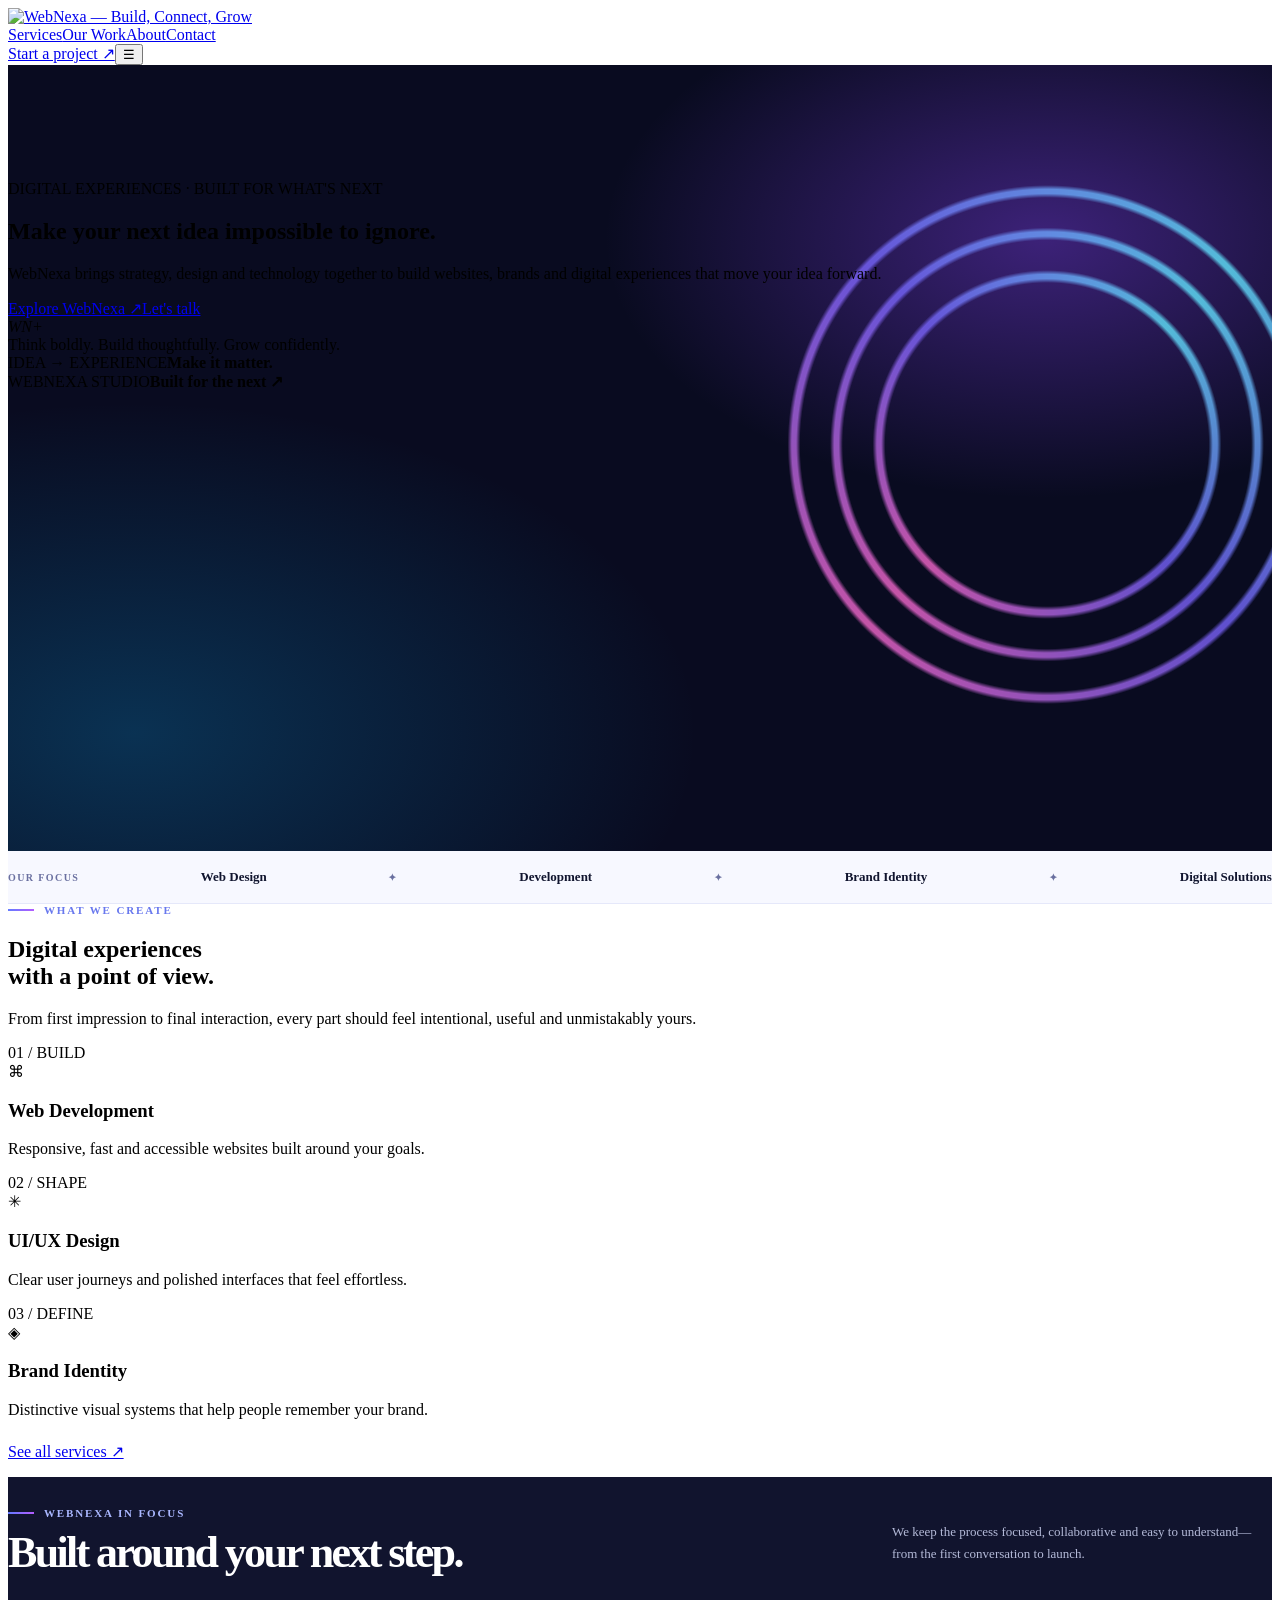
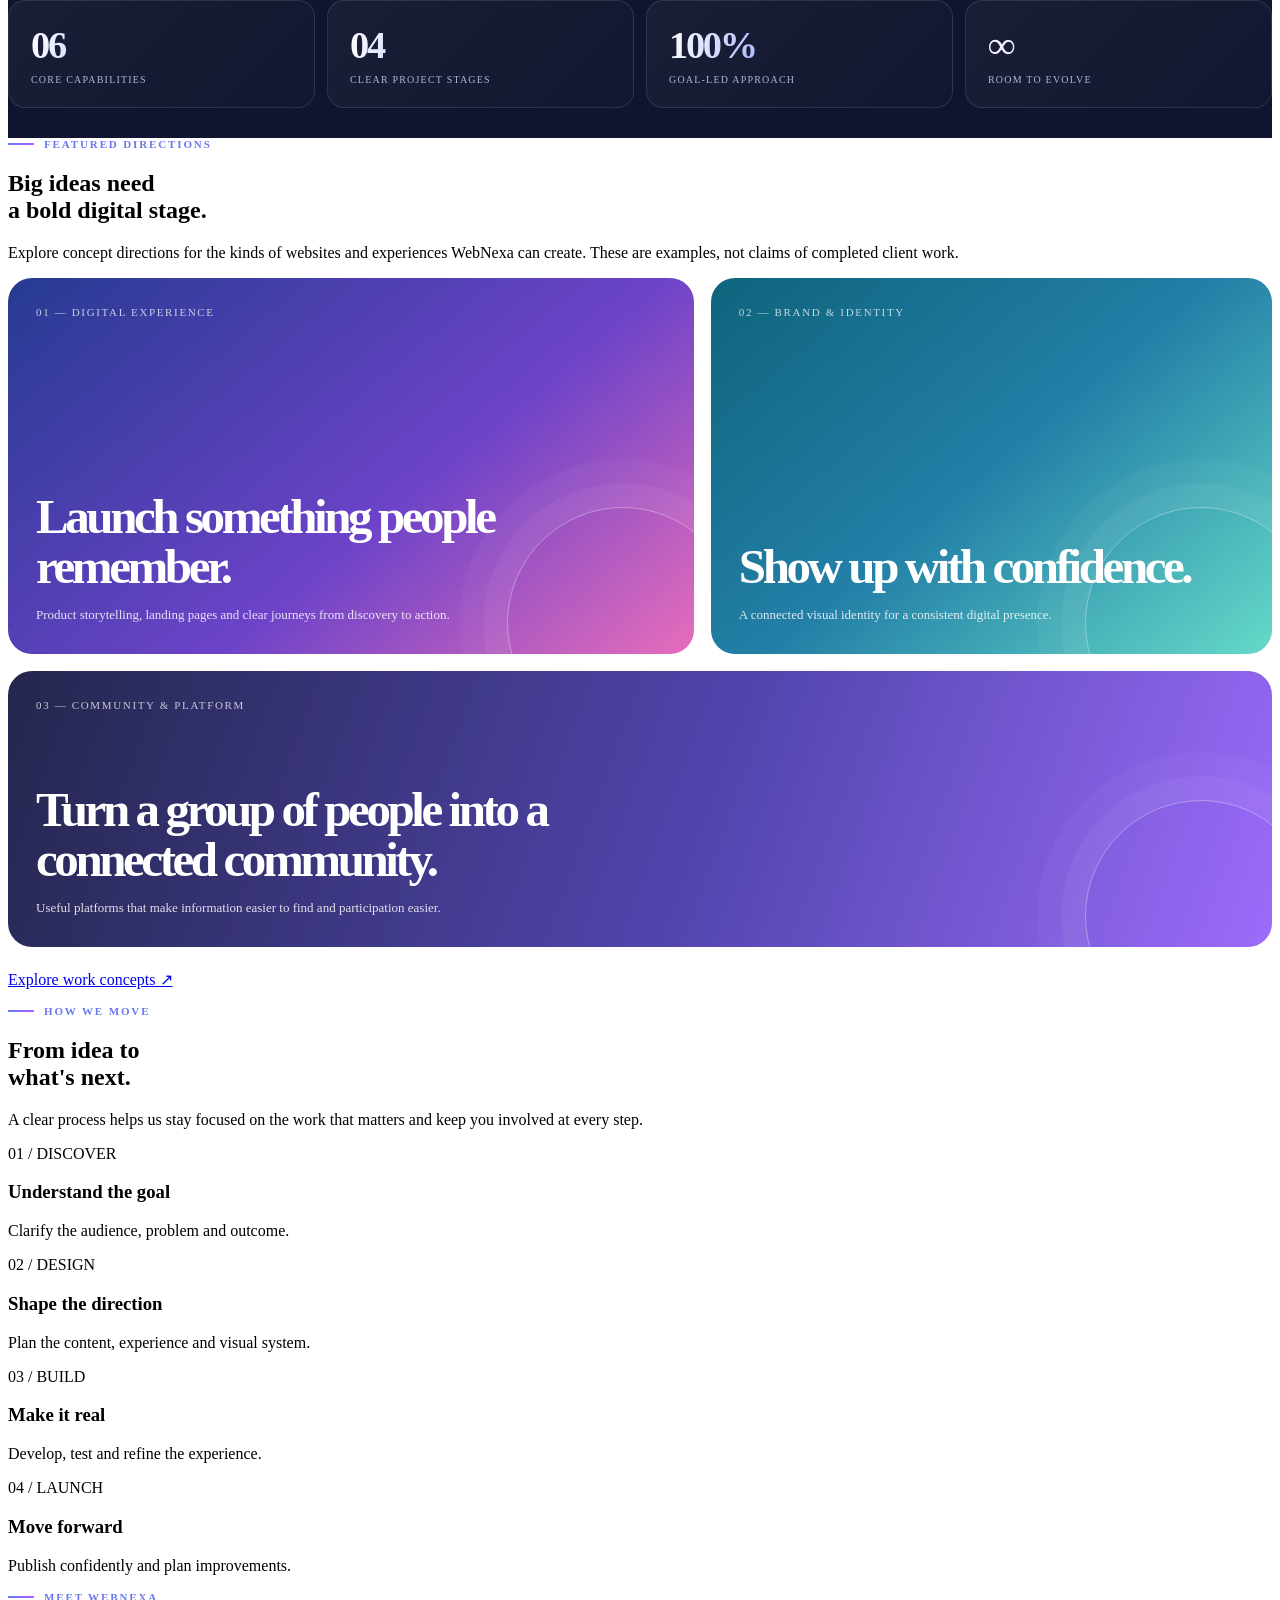
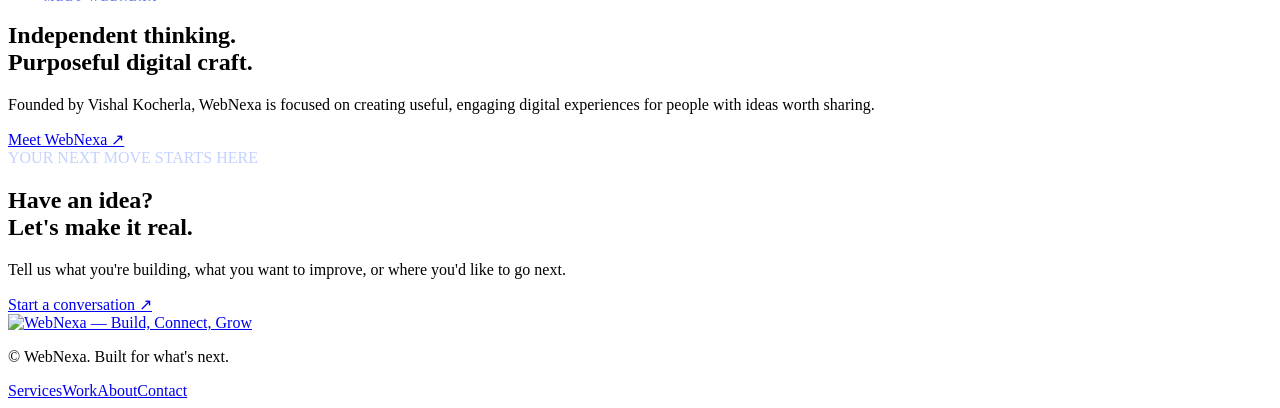
==== index.html @ ec979668 "Add files via upload" ====
<!doctype html>
<html lang="en">
<head>
<meta charset="utf-8"><meta name="viewport" content="width=device-width,initial-scale=1">
<title>WebNexa — Build What's Next</title>
<meta name="description" content="WebNexa creates digital experiences, websites and brand identities for ambitious ideas.">
<link rel="icon" href="assets/favicon.svg" type="image/svg+xml">
<link rel="stylesheet" href="css/style.css">
<style>
/* Homepage-specific festival-energy layout */
.home-hero{min-height:650px;display:flex;align-items:center;padding:72px 0 64px;position:relative;overflow:hidden;background:radial-gradient(ellipse at 82% 22%,#8a44ff66,transparent 30%),radial-gradient(ellipse at 10% 85%,#0c9cde44,transparent 35%),#090b20}
.home-hero:after{content:"";position:absolute;right:-6%;top:10%;width:47vw;max-width:620px;aspect-ratio:1;border-radius:50%;background:conic-gradient(from 45deg,#61e9ff,#7864ff,#fa69ce,#7966ff,#61e9ff);filter:blur(1px);opacity:.78;mask:radial-gradient(circle,transparent 0 38%,#000 39% 40%,transparent 41% 48%,#000 49% 50%,transparent 51% 58%,#000 59% 60%,transparent 61%);animation:spin 25s linear infinite}
.home-hero .hero-grid{z-index:1}.home-hero .hero h1{font-size:clamp(48px,7vw,94px);max-width:800px}.home-hero .hero p{font-size:17px}.home-hero .visual{min-height:390px}.home-hero .orb{width:min(350px,78%);background:radial-gradient(circle at 30% 25%,#f6d6ff,#a36bff 18%,#4d42d2 50%,#111638 75%);box-shadow:0 0 100px #6d54ff55,inset -25px -25px 70px #080b21}
.ribbon{position:relative;z-index:2;background:#f7f8ff;border-bottom:1px solid #e5e8fa;color:#11152f;overflow:hidden}.ribbon-inner{display:flex;align-items:center;justify-content:space-between;gap:18px;padding:18px 0;flex-wrap:wrap}.ribbon span{font-size:10px;text-transform:uppercase;letter-spacing:.14em;font-weight:850;color:#6a70a0}.ribbon strong{font-size:13px}.section-label{display:flex;align-items:center;gap:10px;color:#6878ee;font-size:11px;text-transform:uppercase;letter-spacing:.17em;font-weight:850}.section-label:before{content:"";width:26px;height:2px;background:linear-gradient(90deg,#647bff,#b35cff)}
.impact-band{background:#11142e;color:white;padding:30px 0}.impact-head{display:flex;align-items:end;justify-content:space-between;gap:20px;margin-bottom:22px}.impact-head h2{font-size:clamp(28px,4vw,44px);letter-spacing:-.06em;margin:8px 0 0}.impact-head p{max-width:380px;color:#b5bbd9;font-size:13px;line-height:1.7}.impact-grid{display:grid;grid-template-columns:repeat(4,1fr);gap:12px}.impact-item{padding:22px;border:1px solid #ffffff1c;border-radius:17px;background:linear-gradient(135deg,#ffffff0b,#ffffff03)}.impact-item strong{display:block;font-size:clamp(28px,3vw,42px);letter-spacing:-.06em;background:linear-gradient(100deg,#fff,#8ea0ff,#b4f5ff);-webkit-background-clip:text;background-clip:text;color:transparent}.impact-item span{display:block;margin-top:7px;font-size:10px;letter-spacing:.12em;text-transform:uppercase;color:#aeb6d9}
.tile-grid{display:grid;grid-template-columns:1.1fr .9fr;gap:17px}.big-tile{min-height:320px;padding:28px;border-radius:24px;overflow:hidden;position:relative;color:#fff;background:linear-gradient(140deg,#263b91,#6c43c8 58%,#e76dbb);display:flex;flex-direction:column;justify-content:space-between}.big-tile:nth-child(2){background:linear-gradient(140deg,#0e647c,#237fa7 50%,#65d9c8)}.big-tile:nth-child(3){grid-column:1/-1;min-height:220px;background:linear-gradient(110deg,#24264d,#5045ad 55%,#9c6bfa)}.tile-number{font-size:11px;letter-spacing:.15em;color:#ffffffbd}.big-tile h3{font-size:clamp(29px,4vw,49px);line-height:1.02;letter-spacing:-.07em;max-width:520px;margin:0 0 12px;position:relative;z-index:1}.big-tile p{color:#ffffffd9;font-size:13px;line-height:1.7;max-width:440px;margin:0;position:relative;z-index:1}.tile-ring{position:absolute;width:230px;height:230px;right:-45px;bottom:-85px;border:1px solid #ffffff5c;border-radius:50%;box-shadow:0 0 0 24px #ffffff0b,0 0 0 48px #ffffff08}.service .card h3{font-size:20px}
@media(max-width:850px){.home-hero{min-height:auto;padding:58px 0 35px}.home-hero:after{right:-25%;top:36%;width:75vw;opacity:.45}.home-hero .hero-grid{grid-template-columns:1fr}.home-hero .visual{min-height:285px}.impact-head{display:block}.impact-grid{grid-template-columns:repeat(2,1fr)}.tile-grid{grid-template-columns:1fr}.big-tile:nth-child(3){grid-column:auto}.big-tile{min-height:260px}}
@media(max-width:520px){.home-hero .hero h1{font-size:46px}.home-hero .hero p{font-size:15px}.ribbon-inner{justify-content:flex-start}.impact-grid{gap:8px}.impact-item{padding:16px}.impact-item span{font-size:9px}.big-tile{padding:22px;min-height:235px}.big-tile:nth-child(3){min-height:235px}}
</style>
</head>
<body>
<header class="topbar"><div class="wrap nav">
<a class="brand" href="index.html" aria-label="WebNexa home"><img class="brand-logo" src="assets/webnexa-logo.svg" alt="WebNexa — Build, Connect, Grow"></a>
<nav class="navlinks" id="navlinks"><a href="services.html">Services</a><a href="work.html">Our Work</a><a href="about.html">About</a><a href="contact.html">Contact</a></nav>
<a class="navcta" href="contact.html">Start a project ↗</a><button class="menu" id="menu" aria-label="Toggle navigation">☰</button>
</div></header>
<main>
<section class="hero home-hero"><div class="wrap hero-grid">
<div class="hero-copy">
<div class="eyebrow"><span class="pulse"></span> DIGITAL EXPERIENCES · BUILT FOR WHAT'S NEXT</div>
<h1>Make your next idea <span class="grad">impossible to ignore.</span></h1>
<p>WebNexa brings strategy, design and technology together to build websites, brands and digital experiences that move your idea forward.</p>
<div class="hero-actions"><a class="btn" href="services.html">Explore WebNexa ↗</a><a class="btn secondary" href="contact.html">Let's talk</a></div>
<div class="trustline"><div class="avatars"><i>W</i><i>N</i><i>+</i></div><span>Think boldly. Build thoughtfully. Grow confidently.</span></div>
</div>
<div class="visual" aria-label="Abstract WebNexa digital visual"><div class="orbit"></div><div class="orb"></div><div class="floatcard fc1"><span>IDEA → EXPERIENCE</span><b>Make it matter.</b></div><div class="floatcard fc2"><span>WEBNEXA STUDIO</span><b>Built for the next ↗</b></div></div>
</div></section>
<section class="ribbon"><div class="wrap ribbon-inner"><span>Our focus</span><strong>Web Design</strong><span>✦</span><strong>Development</strong><span>✦</span><strong>Brand Identity</strong><span>✦</span><strong>Digital Solutions</strong></div></section>
<section class="section"><div class="wrap"><div class="section-head reveal"><div><div class="section-label">What we create</div><h2>Digital experiences<br>with a point of view.</h2></div><p>From first impression to final interaction, every part should feel intentional, useful and unmistakably yours.</p></div>
<div class="cards"><article class="card reveal"><span class="num">01 / BUILD</span><div class="ico">⌘</div><h3>Web Development</h3><p>Responsive, fast and accessible websites built around your goals.</p></article><article class="card reveal"><span class="num">02 / SHAPE</span><div class="ico">✳</div><h3>UI/UX Design</h3><p>Clear user journeys and polished interfaces that feel effortless.</p></article><article class="card reveal"><span class="num">03 / DEFINE</span><div class="ico">◈</div><h3>Brand Identity</h3><p>Distinctive visual systems that help people remember your brand.</p></article></div>
<p style="margin-top:23px"><a class="btn" href="services.html">See all services ↗</a></p></div></section>
<section class="impact-band"><div class="wrap"><div class="impact-head reveal"><div><div class="section-label" style="color:#aab7ff">WebNexa in focus</div><h2>Built around your next step.</h2></div><p>We keep the process focused, collaborative and easy to understand—from the first conversation to launch.</p></div><div class="impact-grid"><div class="impact-item reveal"><strong>06</strong><span>Core capabilities</span></div><div class="impact-item reveal"><strong>04</strong><span>Clear project stages</span></div><div class="impact-item reveal"><strong>100%</strong><span>Goal-led approach</span></div><div class="impact-item reveal"><strong>∞</strong><span>Room to evolve</span></div></div></div></section>
<section class="section" id="work"><div class="wrap"><div class="section-head reveal"><div><div class="section-label">Featured directions</div><h2>Big ideas need<br>a bold digital stage.</h2></div><p>Explore concept directions for the kinds of websites and experiences WebNexa can create. These are examples, not claims of completed client work.</p></div>
<div class="tile-grid"><article class="big-tile reveal"><span class="tile-number">01 — DIGITAL EXPERIENCE</span><div><h3>Launch something people remember.</h3><p>Product storytelling, landing pages and clear journeys from discovery to action.</p></div><span class="tile-ring"></span></article><article class="big-tile reveal"><span class="tile-number">02 — BRAND & IDENTITY</span><div><h3>Show up with confidence.</h3><p>A connected visual identity for a consistent digital presence.</p></div><span class="tile-ring"></span></article><article class="big-tile reveal"><span class="tile-number">03 — COMMUNITY & PLATFORM</span><div><h3>Turn a group of people into a connected community.</h3><p>Useful platforms that make information easier to find and participation easier.</p></div><span class="tile-ring"></span></article></div>
<p style="margin-top:23px"><a class="btn" href="work.html">Explore work concepts ↗</a></p></div></section>
<section class="section dark"><div class="wrap"><div class="section-head reveal"><div><div class="section-label">How we move</div><h2>From idea to<br>what's next.</h2></div><p>A clear process helps us stay focused on the work that matters and keep you involved at every step.</p></div><div class="steps"><div class="step reveal"><span class="n">01 / DISCOVER</span><h3>Understand the goal</h3><p>Clarify the audience, problem and outcome.</p></div><div class="step reveal"><span class="n">02 / DESIGN</span><h3>Shape the direction</h3><p>Plan the content, experience and visual system.</p></div><div class="step reveal"><span class="n">03 / BUILD</span><h3>Make it real</h3><p>Develop, test and refine the experience.</p></div><div class="step reveal"><span class="n">04 / LAUNCH</span><h3>Move forward</h3><p>Publish confidently and plan improvements.</p></div></div></div></section>
<section class="section"><div class="wrap"><div class="section-head reveal"><div><div class="section-label">Meet WebNexa</div><h2>Independent thinking.<br>Purposeful digital craft.</h2></div><p>Founded by Vishal Kocherla, WebNexa is focused on creating useful, engaging digital experiences for people with ideas worth sharing.</p></div><a class="btn" href="about.html">Meet WebNexa ↗</a></div></section>
<section class="cta" id="contact"><div class="wrap"><div class="cta-box reveal"><div class="kicker" style="color:#c4d2ff">YOUR NEXT MOVE STARTS HERE</div><h2>Have an idea?<br>Let's make it real.</h2><p>Tell us what you're building, what you want to improve, or where you'd like to go next.</p><a class="btn" href="contact.html">Start a conversation ↗</a></div></div></section>
</main>
<footer><div class="wrap foot"><div><a class="brand" href="index.html" aria-label="WebNexa home"><img class="brand-logo" src="assets/webnexa-logo.svg" alt="WebNexa — Build, Connect, Grow"></a><p>© <span id="year"></span> WebNexa. Built for what's next.</p></div><div class="footlinks"><a href="services.html">Services</a><a href="work.html">Work</a><a href="about.html">About</a><a href="contact.html">Contact</a></div></div></footer>
<script src="js/site.js"></script>
</body></html>
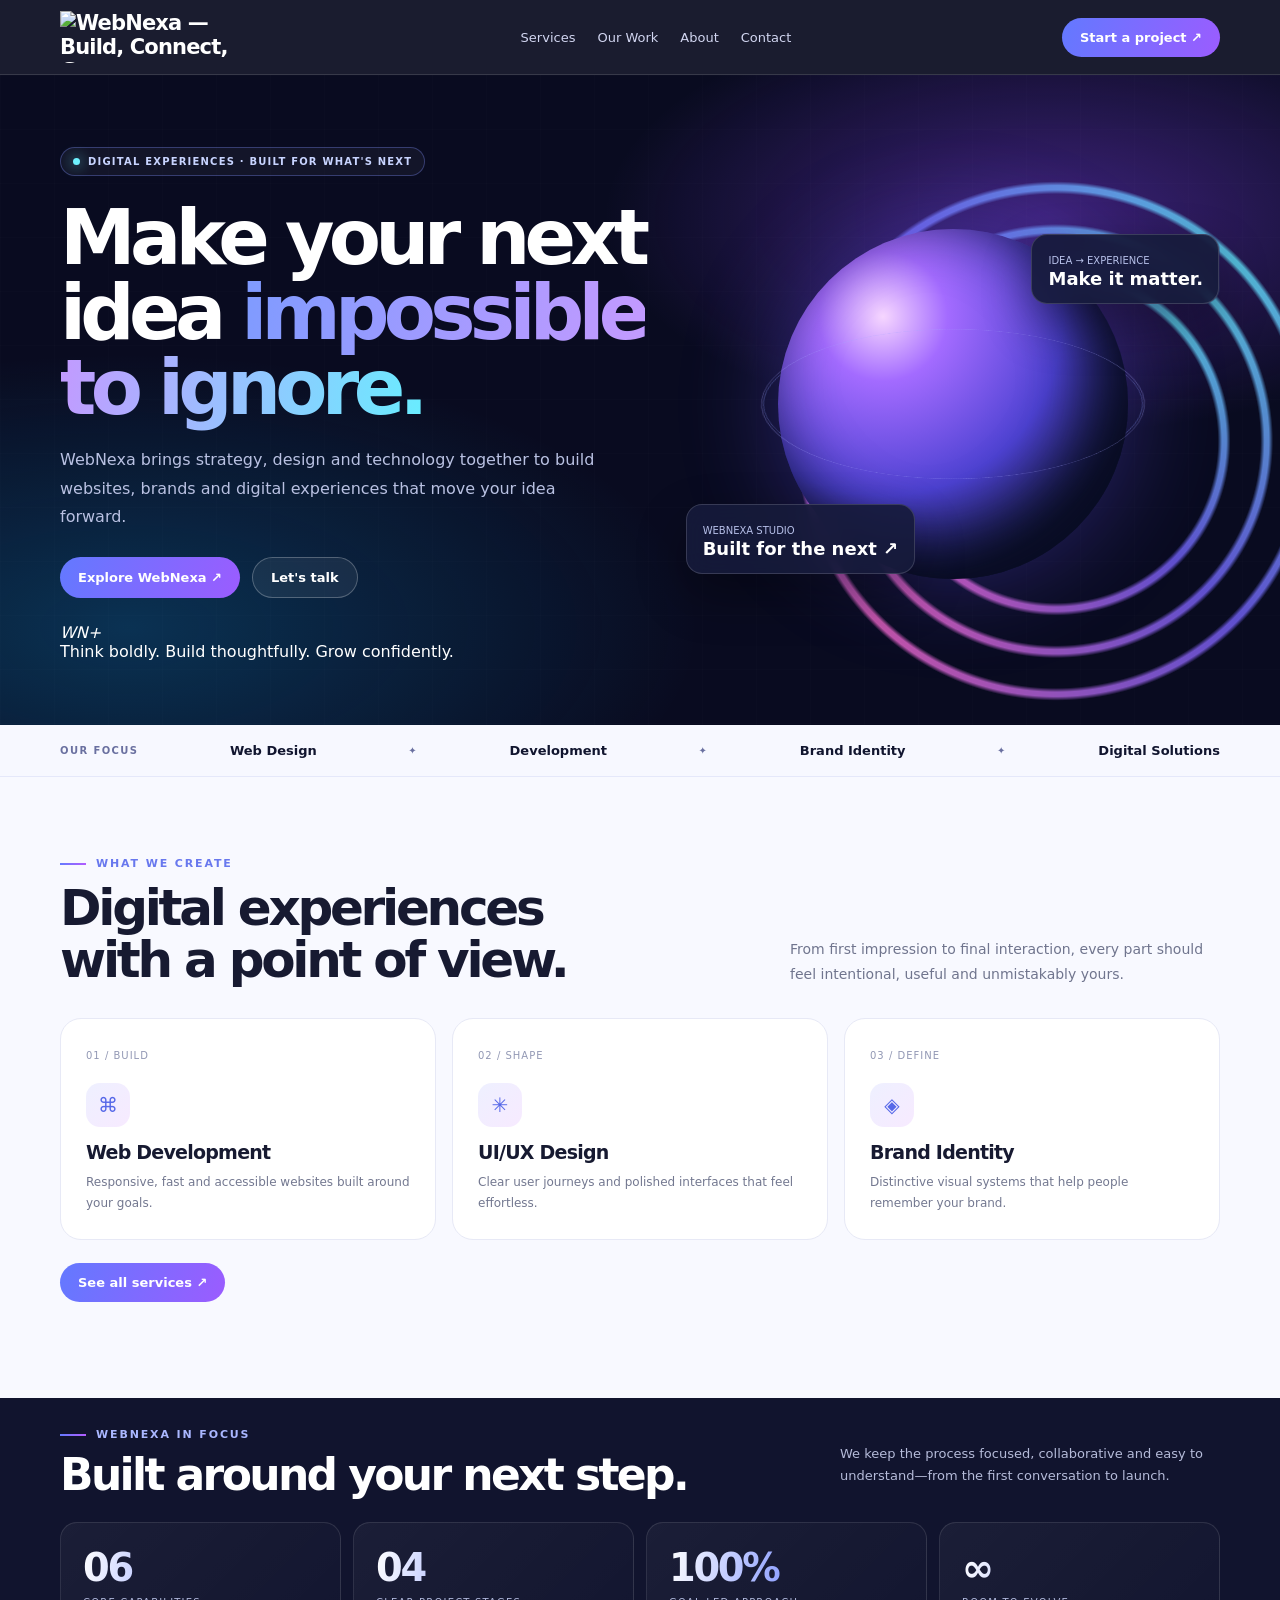
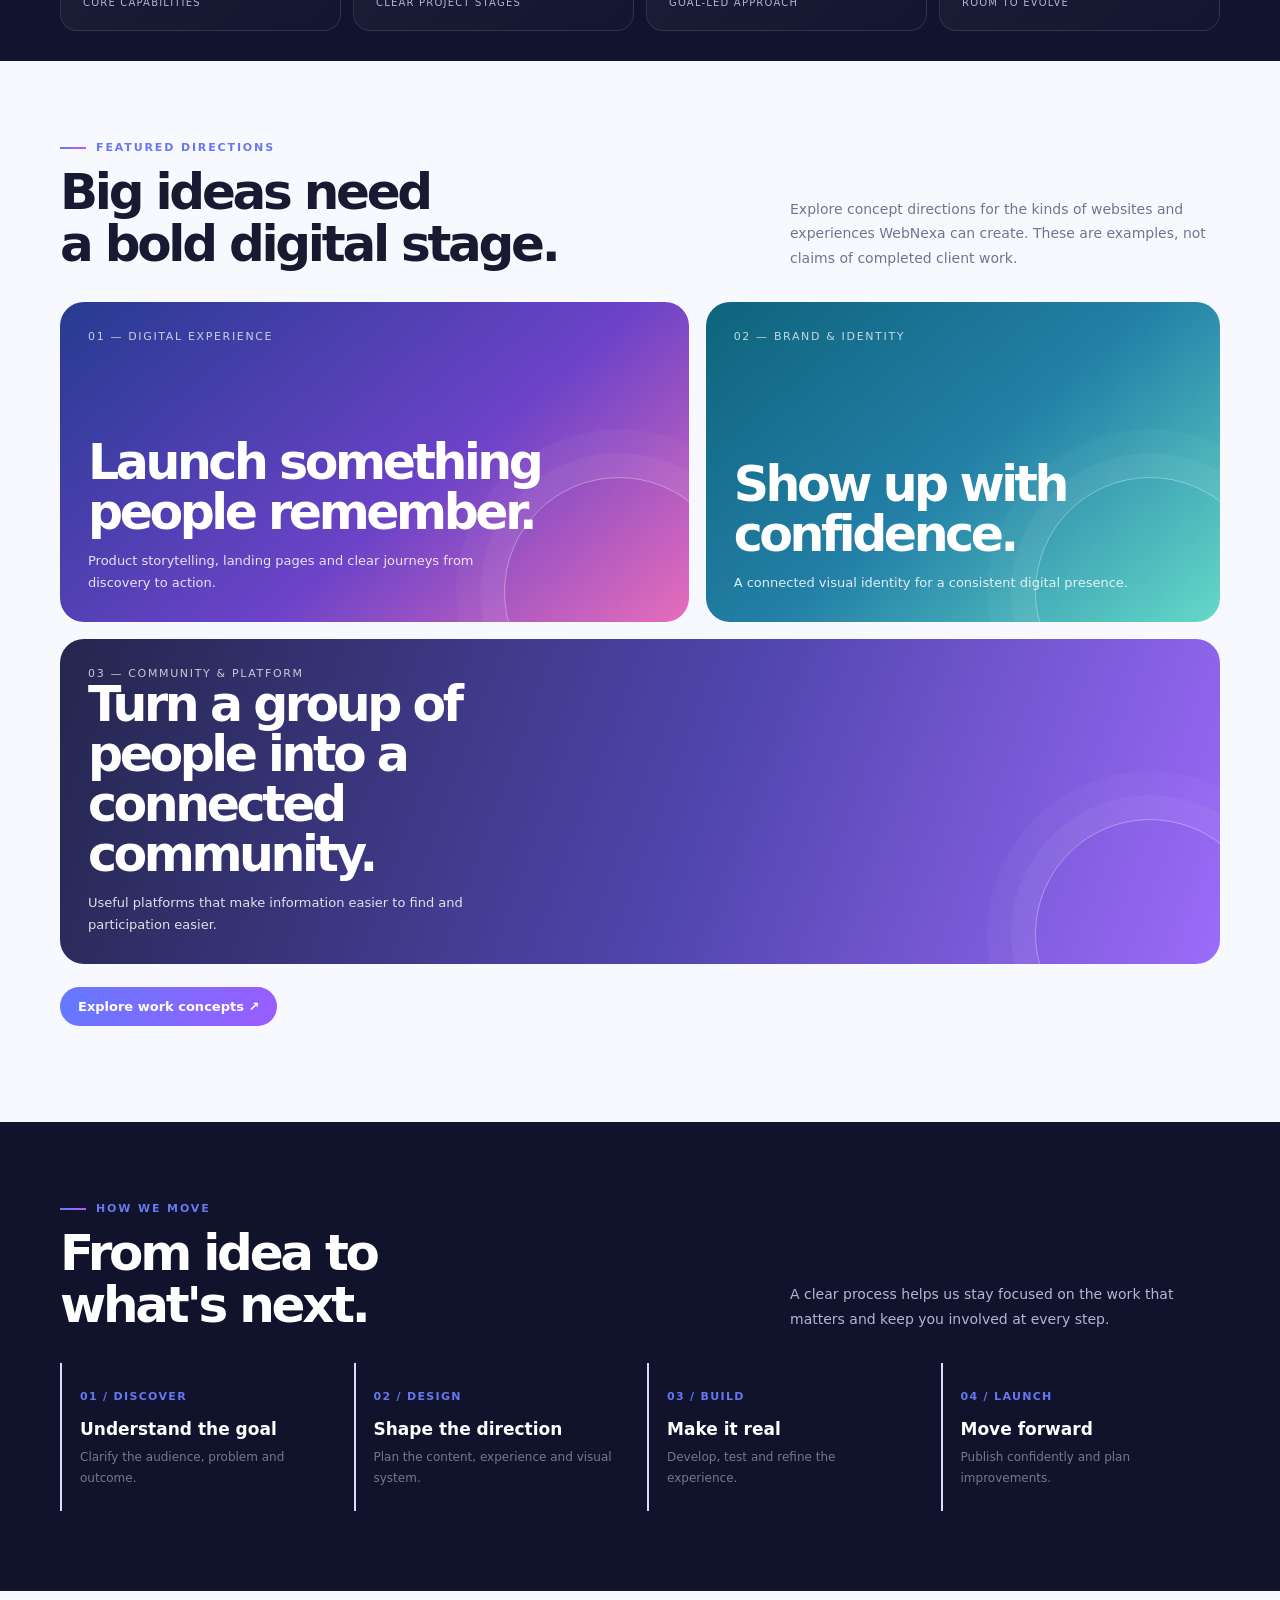
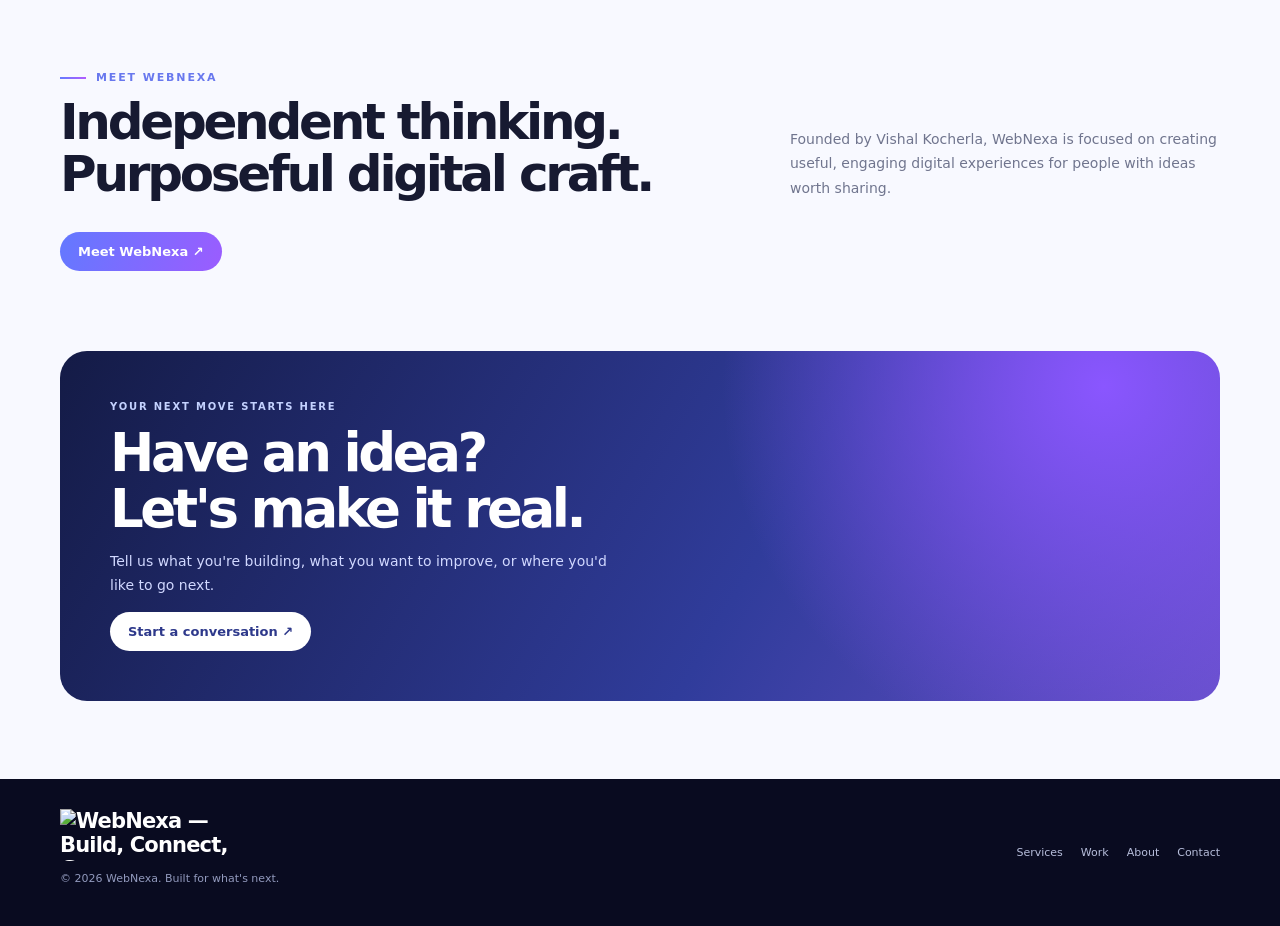
==== commit ebe6f73a: "Update index.html" ====
--- a/index.html
+++ b/index.html
@@ -5,8 +5,7 @@
 <title>WebNexa — Build What's Next</title>
 <meta name="description" content="WebNexa creates digital experiences, websites and brand identities for ambitious ideas.">
 <link rel="icon" href="assets/favicon.svg" type="image/svg+xml">
-<link rel="stylesheet" href="css/style.css">
-<style>
+<link rel="stylesheet" href="style.css"><style>
 /* Homepage-specific festival-energy layout */
 .home-hero{min-height:650px;display:flex;align-items:center;padding:72px 0 64px;position:relative;overflow:hidden;background:radial-gradient(ellipse at 82% 22%,#8a44ff66,transparent 30%),radial-gradient(ellipse at 10% 85%,#0c9cde44,transparent 35%),#090b20}
 .home-hero:after{content:"";position:absolute;right:-6%;top:10%;width:47vw;max-width:620px;aspect-ratio:1;border-radius:50%;background:conic-gradient(from 45deg,#61e9ff,#7864ff,#fa69ce,#7966ff,#61e9ff);filter:blur(1px);opacity:.78;mask:radial-gradient(circle,transparent 0 38%,#000 39% 40%,transparent 41% 48%,#000 49% 50%,transparent 51% 58%,#000 59% 60%,transparent 61%);animation:spin 25s linear infinite}
@@ -48,5 +47,4 @@
 <section class="cta" id="contact"><div class="wrap"><div class="cta-box reveal"><div class="kicker" style="color:#c4d2ff">YOUR NEXT MOVE STARTS HERE</div><h2>Have an idea?<br>Let's make it real.</h2><p>Tell us what you're building, what you want to improve, or where you'd like to go next.</p><a class="btn" href="contact.html">Start a conversation ↗</a></div></div></section>
 </main>
 <footer><div class="wrap foot"><div><a class="brand" href="index.html" aria-label="WebNexa home"><img class="brand-logo" src="assets/webnexa-logo.svg" alt="WebNexa — Build, Connect, Grow"></a><p>© <span id="year"></span> WebNexa. Built for what's next.</p></div><div class="footlinks"><a href="services.html">Services</a><a href="work.html">Work</a><a href="about.html">About</a><a href="contact.html">Contact</a></div></div></footer>
-<script src="js/site.js"></script>
-</body></html>+<script src="site.js"></script></body></html>
--- a/style.css
+++ b/style.css
@@ -0,0 +1,12 @@
+/* WebNexa shared responsive theme */
+:root{--paper:#f8f9ff;--ink:#171a31;--blue:#6379ff;--violet:#9b5cff;--navy:#090b20;--muted:#737890;--line:#e7e9f6}
+*{box-sizing:border-box}html{scroll-behavior:smooth;scroll-padding-top:90px}body{margin:0;background:var(--paper);color:var(--ink);font-family:Inter,system-ui,-apple-system,"Segoe UI",sans-serif}a{color:inherit;text-decoration:none}.wrap{width:min(1160px,calc(100% - 36px));margin:auto}.topbar{position:sticky;top:0;z-index:10;background:#090b20ed;backdrop-filter:blur(14px);color:#fff;border-bottom:1px solid #ffffff20}.nav{height:74px;display:flex;align-items:center;justify-content:space-between;gap:20px}.brand{display:flex;align-items:center;gap:10px;font-weight:850;font-size:21px;letter-spacing:-.04em}.brand small{display:block;font-size:8px;letter-spacing:.2em;color:#aeb7ff}.mark{display:grid;place-items:center;width:38px;height:38px;border-radius:12px;background:linear-gradient(135deg,#6379ff,#a45bff);color:#fff}.navlinks{display:flex;gap:22px;font-size:13px;color:#d2d6f1}.navlinks a:hover{color:#75edff}.navcta,.btn{display:inline-flex;align-items:center;justify-content:center;padding:12px 18px;border-radius:999px;background:linear-gradient(110deg,#6379ff,#9b5cff);color:white;font-size:13px;font-weight:750;border:0;cursor:pointer;transition:.25s}.btn:hover,.navcta:hover{transform:translateY(-2px);box-shadow:0 10px 28px #625cff55}.btn.secondary{background:#ffffff10;border:1px solid #ffffff40}.menu{display:none;background:transparent;border:1px solid #ffffff40;color:#fff;border-radius:10px;padding:8px 11px;font-size:20px}.hero{position:relative;overflow:hidden;color:#fff;background:radial-gradient(ellipse at 80% 20%,#3b2474,transparent 35%),radial-gradient(ellipse at 15% 80%,#123b76,transparent 38%),#090b20;padding:75px 0 60px}.hero:before{content:"";position:absolute;inset:0;opacity:.16;background-image:linear-gradient(#fff1 1px,transparent 1px),linear-gradient(90deg,#fff1 1px,transparent 1px);background-size:54px 54px}.hero-grid{position:relative;display:grid;grid-template-columns:1.05fr .95fr;gap:35px;align-items:center}.eyebrow,.tag{display:inline-flex;align-items:center;gap:8px;padding:8px 12px;border:1px solid #7f8cff55;background:#ffffff0b;border-radius:999px;color:#c8d4ff;font-size:10px;font-weight:800;letter-spacing:.12em;text-transform:uppercase}.pulse{height:7px;width:7px;background:#6ef1ff;border-radius:50%;box-shadow:0 0 14px #6ef1ff}.hero h1{font-size:clamp(42px,6vw,76px);line-height:.99;letter-spacing:-.075em;margin:24px 0 20px}.grad{background:linear-gradient(100deg,#7e9bff,#c29aff 52%,#68edff);-webkit-background-clip:text;background-clip:text;color:transparent}.hero p{font-size:16px;line-height:1.8;color:#b9c1e2;max-width:560px}.hero-actions{display:flex;gap:12px;flex-wrap:wrap;margin:25px 0}.visual{position:relative;min-height:350px;display:grid;place-items:center}.orb{position:absolute;width:min(330px,85%);aspect-ratio:1;border-radius:50%;background:radial-gradient(circle at 35% 28%,#b2c1ff,#7d72ff 18%,#5236b7 42%,#15183f 70%);box-shadow:inset -20px -20px 70px #06081b,0 0 90px #7359ff55;animation:float 7s ease-in-out infinite}.orb:after{content:"";position:absolute;inset:-17px;border:1px solid #a6a6ff55;border-radius:50%;transform:rotateX(67deg) rotateZ(-25deg)}.orbit{position:absolute;width:380px;max-width:100%;aspect-ratio:1;border:1px solid #8ca4ff55;border-radius:50%;transform:rotateX(68deg) rotateZ(28deg);animation:spin 24s linear infinite}.orbit:before{content:"";position:absolute;top:10%;left:18%;width:13px;height:13px;border-radius:50%;background:#66eaff;box-shadow:0 0 24px #66eaff}.floatcard{position:absolute;z-index:2;background:#171b3be8;border:1px solid #ffffff26;backdrop-filter:blur(14px);border-radius:16px;padding:14px 16px;box-shadow:0 20px 50px #0005;animation:float 6s ease-in-out infinite}.floatcard b{display:block;font-size:18px}.floatcard span{font-size:10px;color:#b7c0e9}.fc1{top:25px;right:0}.fc2{bottom:25px;left:0;animation-delay:-2s}.stats{background:#10132c;color:white;border-block:1px solid #ffffff16}.statgrid{display:grid;grid-template-columns:repeat(4,1fr);padding:24px 0}.stat{padding:8px 20px;border-right:1px solid #ffffff18}.stat:first-child{padding-left:0}.stat:last-child{border:0}.stat strong{display:block;font-size:29px;letter-spacing:-.05em}.stat span{font-size:10px;color:#aeb6d9;letter-spacing:.1em;text-transform:uppercase}.section{padding:80px 0}.section-head{display:flex;justify-content:space-between;gap:26px;align-items:end;margin-bottom:32px}.kicker{color:#6478ee;font-size:10px;letter-spacing:.18em;text-transform:uppercase;font-weight:850}.section h2{font-size:clamp(32px,4vw,50px);letter-spacing:-.065em;line-height:1.04;margin:12px 0 0}.section-head p{max-width:430px;color:#70758e;line-height:1.75;margin:0;font-size:14px}.cards{display:grid;grid-template-columns:repeat(3,1fr);gap:16px}.card{padding:25px;border:1px solid var(--line);background:white;border-radius:21px;min-height:205px;transition:.3s}.card:hover{transform:translateY(-5px);box-shadow:0 20px 50px #252c5a12;border-color:#c6cbff}.num{font-size:10px;color:#9298b4;letter-spacing:.1em}.ico{display:grid;place-items:center;width:44px;height:44px;margin:20px 0 14px;border-radius:14px;color:#5668e8;background:linear-gradient(135deg,#eef0ff,#f7eaff);font-size:20px}.card h3{margin:0 0 9px;font-size:19px;letter-spacing:-.04em}.card p{margin:0;color:#737890;font-size:12px;line-height:1.75}.dark{background:#10132b;color:white;overflow:hidden}.dark .section-head p{color:#b1b7d3}.dark .kicker{color:#a8b2ff}.projects{display:grid;grid-template-columns:1.15fr .85fr;gap:16px}.project{border-radius:23px;min-height:265px;position:relative;background:linear-gradient(140deg,#293c88,#6e45bb 60%,#f38cc4);padding:25px;display:flex;flex-direction:column;justify-content:space-between;color:white;overflow:hidden}.project:nth-child(2){background:linear-gradient(145deg,#153f5b,#247fa5 55%,#68dfd0)}.project:nth-child(3){grid-column:1/-1;min-height:185px;background:linear-gradient(120deg,#262344,#5e50b7 60%,#8f9dff)}.project:after{content:"";position:absolute;right:-35px;bottom:-75px;width:230px;height:230px;border:1px solid #ffffff45;border-radius:50%;box-shadow:0 0 0 25px #ffffff08,0 0 0 50px #ffffff06}.project h3{position:relative;z-index:1;font-size:clamp(23px,3vw,36px);letter-spacing:-.06em;margin:0 0 8px}.project p{position:relative;z-index:1;color:#ffffffcc;font-size:12px;margin:0}.arrow{position:absolute;z-index:1;right:23px;bottom:20px;font-size:21px}.steps{display:grid;grid-template-columns:repeat(4,1fr);gap:14px}.step{padding:22px 18px;border-left:2px solid #d8dcff}.step .n{font-size:11px;color:#6677ef;font-weight:900;letter-spacing:.12em}.step h3{font-size:17px;margin:15px 0 8px}.step p{font-size:12px;line-height:1.75;color:#737890;margin:0}.cta{padding:0 0 78px}.cta-box{border-radius:27px;padding:50px;background:radial-gradient(circle at 90% 10%,#8a56ff,transparent 35%),linear-gradient(120deg,#141b46,#303c9b 60%,#6650c9);color:white}.cta-box h2{font-size:clamp(34px,4.5vw,53px);line-height:1.05;letter-spacing:-.065em;margin:13px 0}.cta-box p{color:#d1d8ff;max-width:520px;line-height:1.7;font-size:14px}.cta-box .btn{background:white;color:#2e398b}footer{background:#090b20;color:white;padding:30px 0}.foot{display:flex;align-items:center;justify-content:space-between;gap:20px}.foot p{color:#929abd;font-size:11px}.footlinks{display:flex;gap:18px;color:#b7bedb;font-size:11px}.reveal{opacity:0;transform:translateY(18px);transition:opacity .7s ease,transform .7s ease}.reveal.visible{opacity:1;transform:none}@keyframes float{0%,100%{translate:0 0}50%{translate:0 -11px}}@keyframes spin{to{transform:rotateX(68deg) rotateZ(388deg)}}@media(max-width:850px){.navlinks{display:none;position:absolute;left:0;right:0;top:74px;padding:22px;background:#0c0f2b;flex-direction:column;align-items:flex-start}.navlinks.open{display:flex}.menu{display:block}.navcta{display:none}.hero-grid{grid-template-columns:1fr}.visual{min-height:310px}.statgrid{grid-template-columns:repeat(2,1fr);gap:12px}.stat{padding:10px 14px;border-right:0;border-bottom:1px solid #ffffff18}.section-head{display:block}.section-head p{margin-top:15px}.cards{grid-template-columns:repeat(2,1fr)}.projects{grid-template-columns:1fr}.project:nth-child(3){grid-column:auto}.steps{grid-template-columns:repeat(2,1fr)}.foot{align-items:flex-start;flex-direction:column}}@media(max-width:520px){.wrap{width:calc(100% - 28px)}.hero h1{font-size:44px}.hero p{font-size:14px}.visual{min-height:275px}.orb{width:225px}.orbit{width:265px}.cards,.steps{grid-template-columns:1fr}.section{padding:55px 0}.cta-box{padding:32px 23px}.footlinks{flex-wrap:wrap}}@media(prefers-reduced-motion:reduce){*,*:before,*:after{animation:none!important;scroll-behavior:auto!important;transition:none!important}.reveal{opacity:1;transform:none}}
+
+/* Consistent official WebNexa logo in every page header and footer */
+.brand-logo{display:block;width:190px;height:auto;max-height:52px;object-fit:contain}
+.foot .brand-logo{width:180px}
+@media(max-width:520px){.brand-logo{width:160px}.foot .brand-logo{width:155px}}
+
+
+/* Founder profile on About page */
+.founder-profile{display:grid;grid-template-columns:minmax(240px,0.82fr) minmax(0,1.18fr);gap:clamp(28px,6vw,76px);align-items:center;max-width:1000px;margin:0 auto}.founder-photo-frame{position:relative;max-width:390px;width:100%;justify-self:center;border:1px solid rgba(255,255,255,.18);border-radius:28px;padding:10px;background:linear-gradient(145deg,rgba(114,93,255,.5),rgba(56,189,248,.12));box-shadow:0 24px 70px rgba(0,0,0,.25);overflow:hidden}.founder-photo{display:block;width:100%;aspect-ratio:4/5;object-fit:cover;object-position:center 28%;border-radius:20px;background:#fff}.founder-copy h2{margin:.25em 0;font-size:clamp(2rem,4vw,3.5rem);line-height:1.08}.founder-role{font-weight:700;color:#b8c7ff;margin:0 0 18px}.founder-copy>p:not(.founder-role){max-width:560px;color:#d5d9e8;line-height:1.8;margin-bottom:24px}.founder-copy .kicker{color:#b8c7ff}@media(max-width:700px){.founder-profile{grid-template-columns:1fr;gap:28px}.founder-photo-frame{max-width:320px}.founder-copy{text-align:center}.founder-copy>p:not(.founder-role){margin-left:auto;margin-right:auto}}
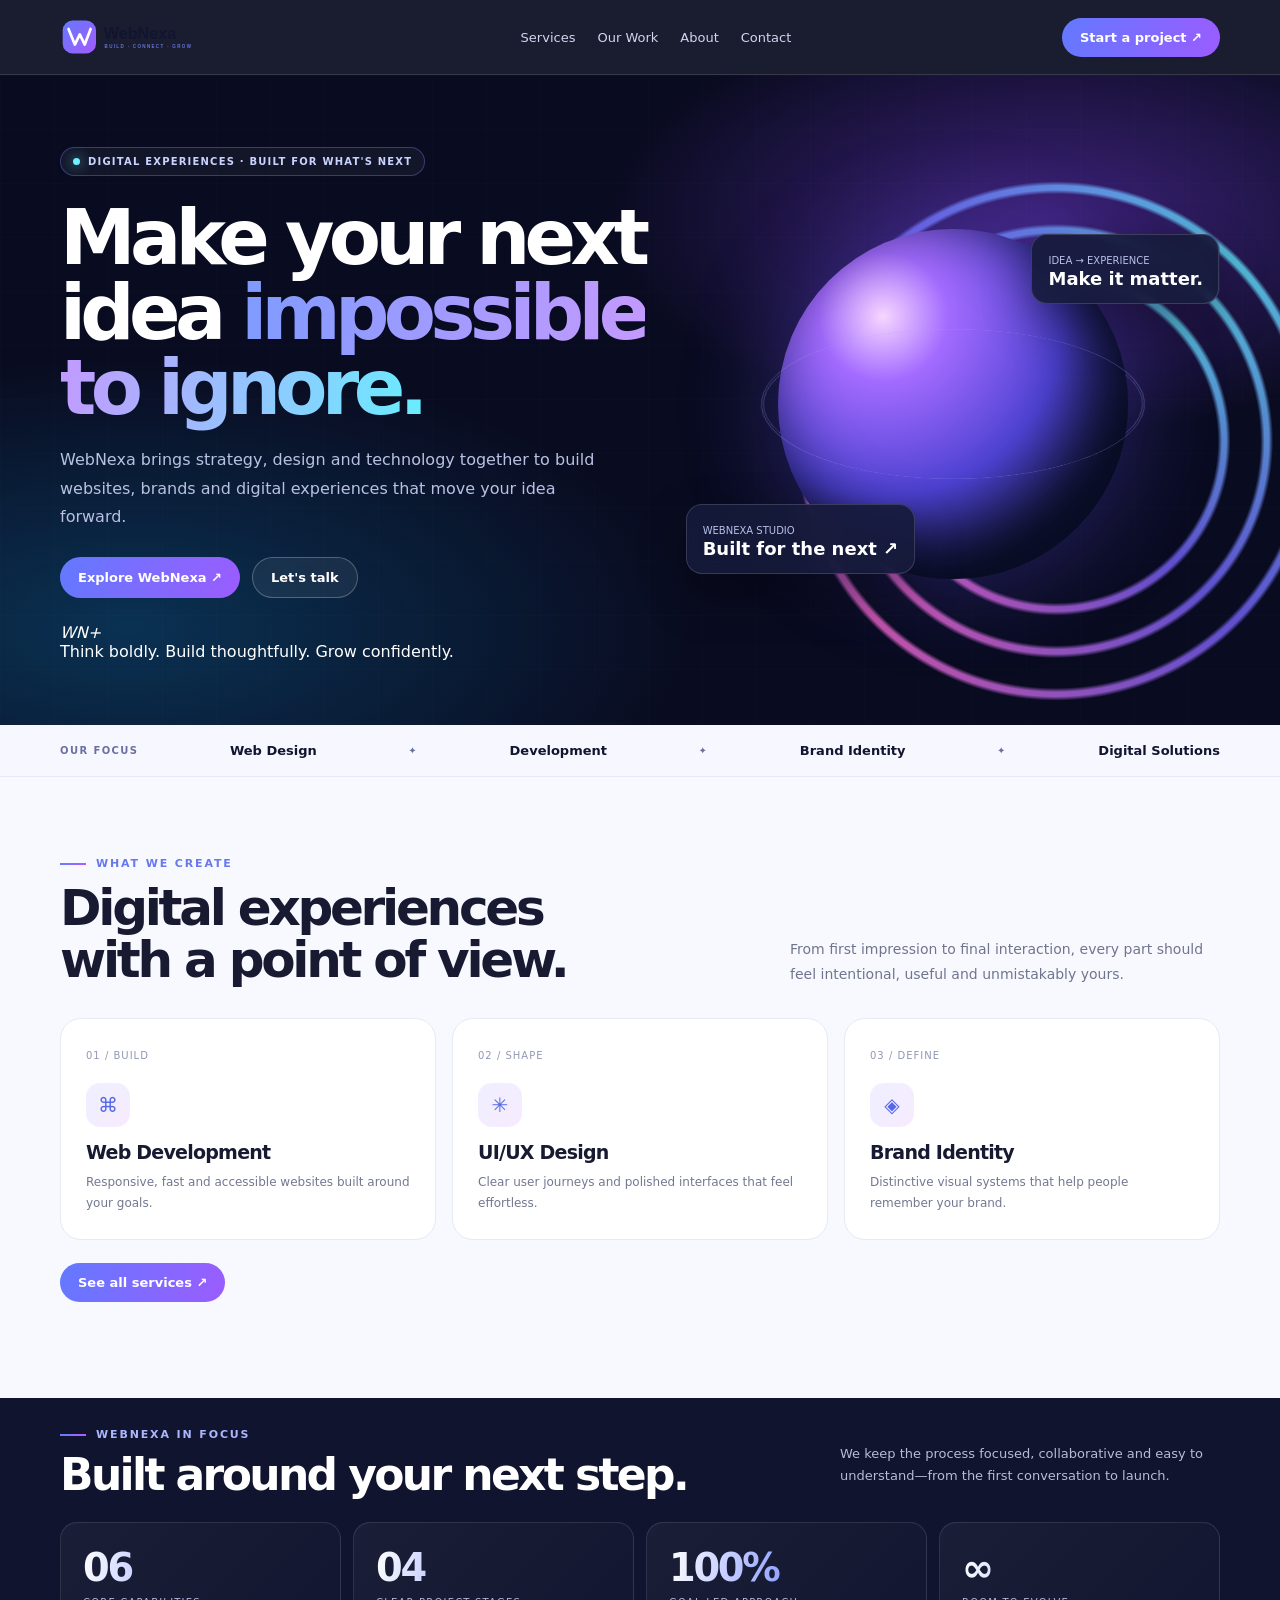
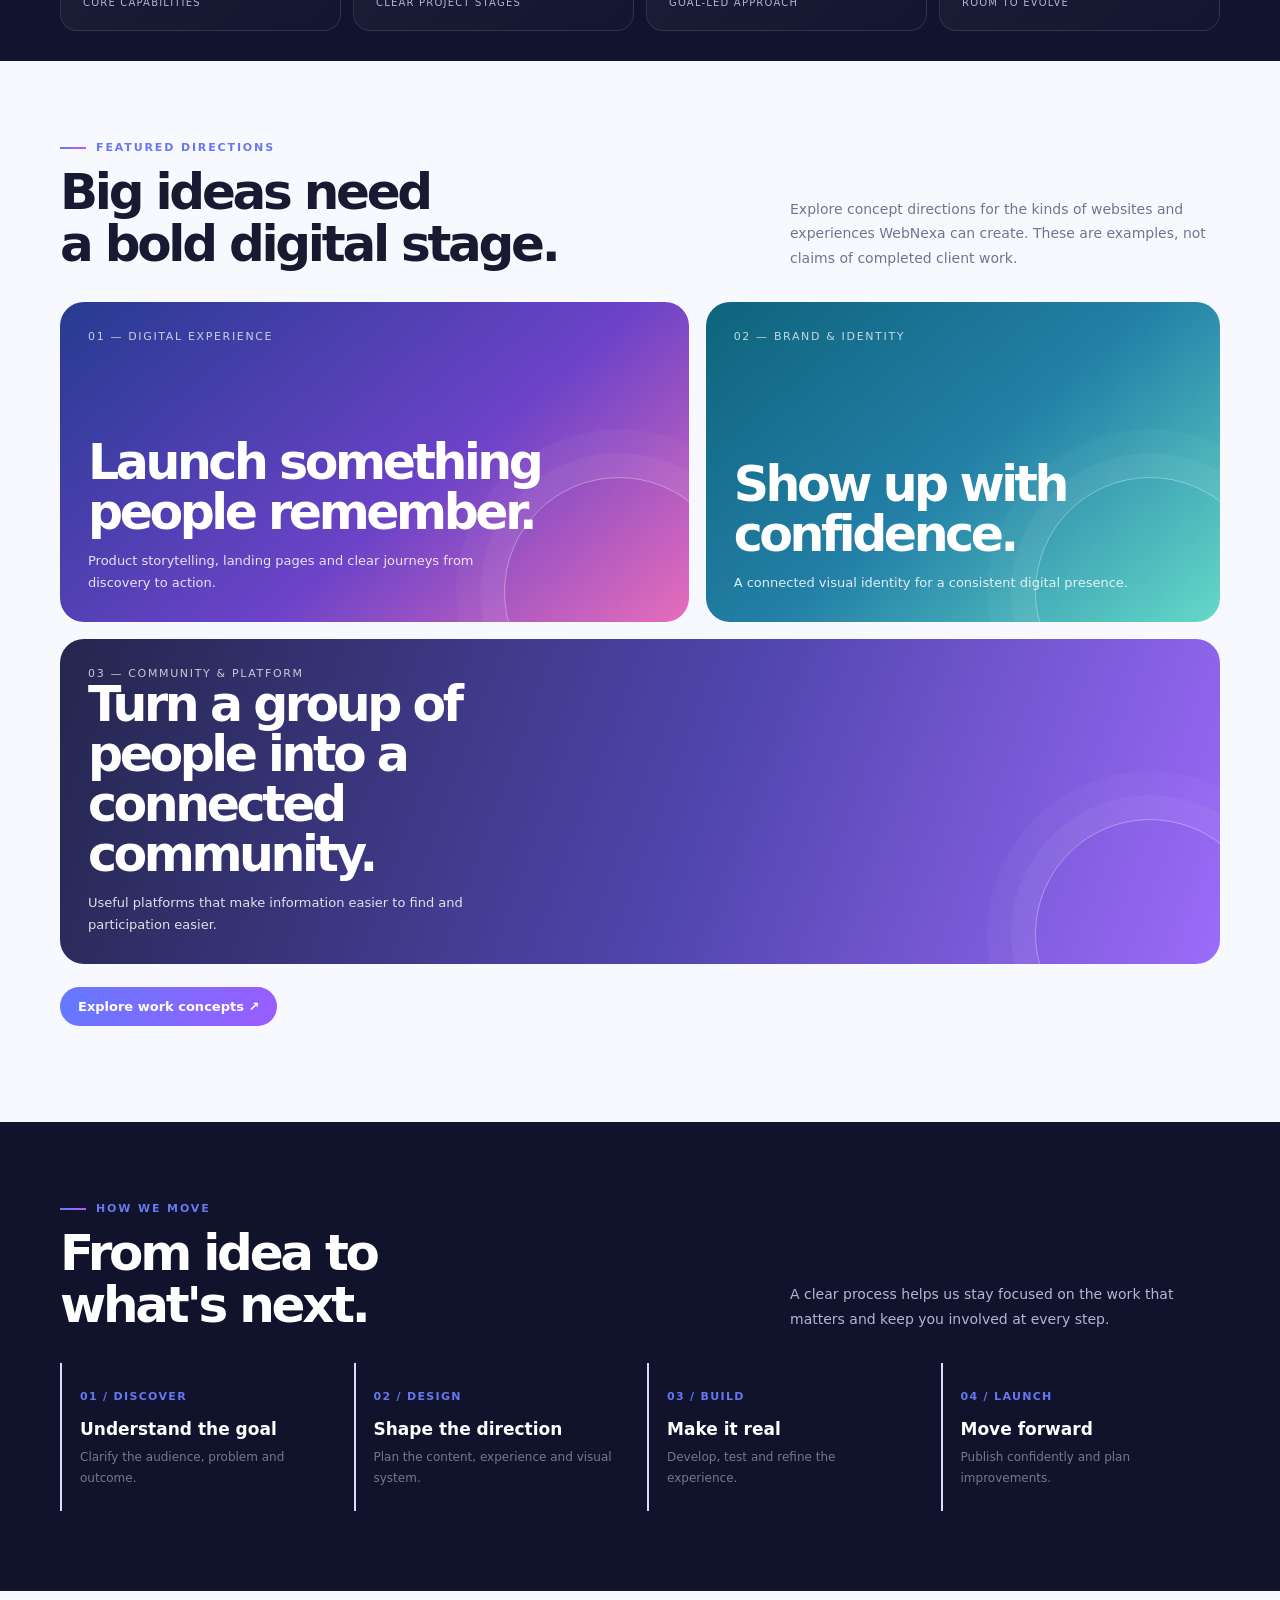
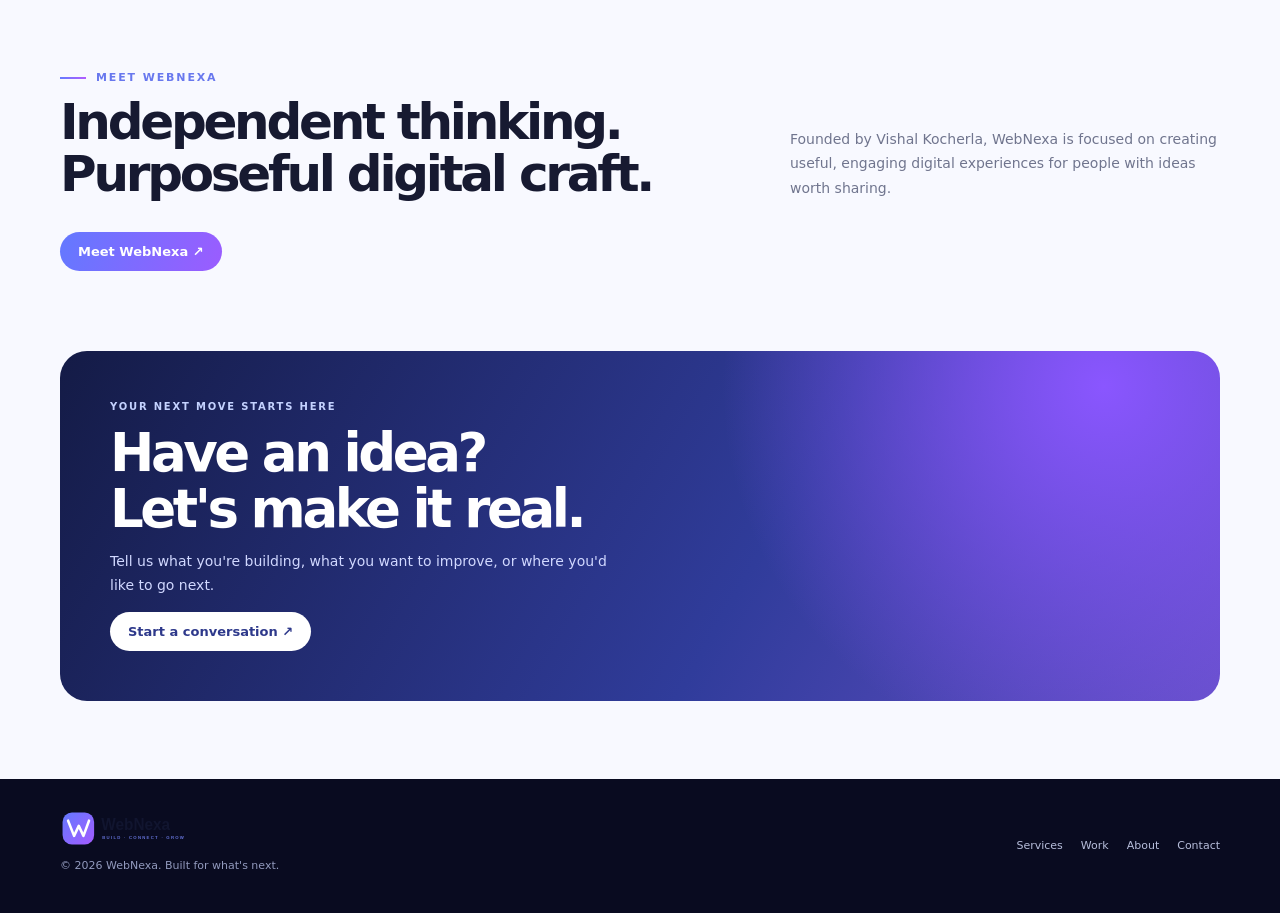
==== commit 8bfd80a7: "Add files via upload" ====
--- a/index.html
+++ b/index.html
@@ -4,8 +4,9 @@
 <meta charset="utf-8"><meta name="viewport" content="width=device-width,initial-scale=1">
 <title>WebNexa — Build What's Next</title>
 <meta name="description" content="WebNexa creates digital experiences, websites and brand identities for ambitious ideas.">
-<link rel="icon" href="assets/favicon.svg" type="image/svg+xml">
-<link rel="stylesheet" href="style.css"><style>
+<link rel="icon" href="favicon.svg" type="image/svg+xml">
+<link rel="stylesheet" href="style.css">
+<style>
 /* Homepage-specific festival-energy layout */
 .home-hero{min-height:650px;display:flex;align-items:center;padding:72px 0 64px;position:relative;overflow:hidden;background:radial-gradient(ellipse at 82% 22%,#8a44ff66,transparent 30%),radial-gradient(ellipse at 10% 85%,#0c9cde44,transparent 35%),#090b20}
 .home-hero:after{content:"";position:absolute;right:-6%;top:10%;width:47vw;max-width:620px;aspect-ratio:1;border-radius:50%;background:conic-gradient(from 45deg,#61e9ff,#7864ff,#fa69ce,#7966ff,#61e9ff);filter:blur(1px);opacity:.78;mask:radial-gradient(circle,transparent 0 38%,#000 39% 40%,transparent 41% 48%,#000 49% 50%,transparent 51% 58%,#000 59% 60%,transparent 61%);animation:spin 25s linear infinite}
@@ -19,7 +20,7 @@
 </head>
 <body>
 <header class="topbar"><div class="wrap nav">
-<a class="brand" href="index.html" aria-label="WebNexa home"><img class="brand-logo" src="assets/webnexa-logo.svg" alt="WebNexa — Build, Connect, Grow"></a>
+<a class="brand" href="index.html" aria-label="WebNexa home"><img class="brand-logo" src="webnexa-logo.svg" alt="WebNexa — Build, Connect, Grow"></a>
 <nav class="navlinks" id="navlinks"><a href="services.html">Services</a><a href="work.html">Our Work</a><a href="about.html">About</a><a href="contact.html">Contact</a></nav>
 <a class="navcta" href="contact.html">Start a project ↗</a><button class="menu" id="menu" aria-label="Toggle navigation">☰</button>
 </div></header>
@@ -46,5 +47,6 @@
 <section class="section"><div class="wrap"><div class="section-head reveal"><div><div class="section-label">Meet WebNexa</div><h2>Independent thinking.<br>Purposeful digital craft.</h2></div><p>Founded by Vishal Kocherla, WebNexa is focused on creating useful, engaging digital experiences for people with ideas worth sharing.</p></div><a class="btn" href="about.html">Meet WebNexa ↗</a></div></section>
 <section class="cta" id="contact"><div class="wrap"><div class="cta-box reveal"><div class="kicker" style="color:#c4d2ff">YOUR NEXT MOVE STARTS HERE</div><h2>Have an idea?<br>Let's make it real.</h2><p>Tell us what you're building, what you want to improve, or where you'd like to go next.</p><a class="btn" href="contact.html">Start a conversation ↗</a></div></div></section>
 </main>
-<footer><div class="wrap foot"><div><a class="brand" href="index.html" aria-label="WebNexa home"><img class="brand-logo" src="assets/webnexa-logo.svg" alt="WebNexa — Build, Connect, Grow"></a><p>© <span id="year"></span> WebNexa. Built for what's next.</p></div><div class="footlinks"><a href="services.html">Services</a><a href="work.html">Work</a><a href="about.html">About</a><a href="contact.html">Contact</a></div></div></footer>
-<script src="site.js"></script></body></html>
+<footer><div class="wrap foot"><div><a class="brand" href="index.html" aria-label="WebNexa home"><img class="brand-logo" src="webnexa-logo.svg" alt="WebNexa — Build, Connect, Grow"></a><p>© <span id="year"></span> WebNexa. Built for what's next.</p></div><div class="footlinks"><a href="services.html">Services</a><a href="work.html">Work</a><a href="about.html">About</a><a href="contact.html">Contact</a></div></div></footer>
+<script src="site.js"></script>
+</body></html>
